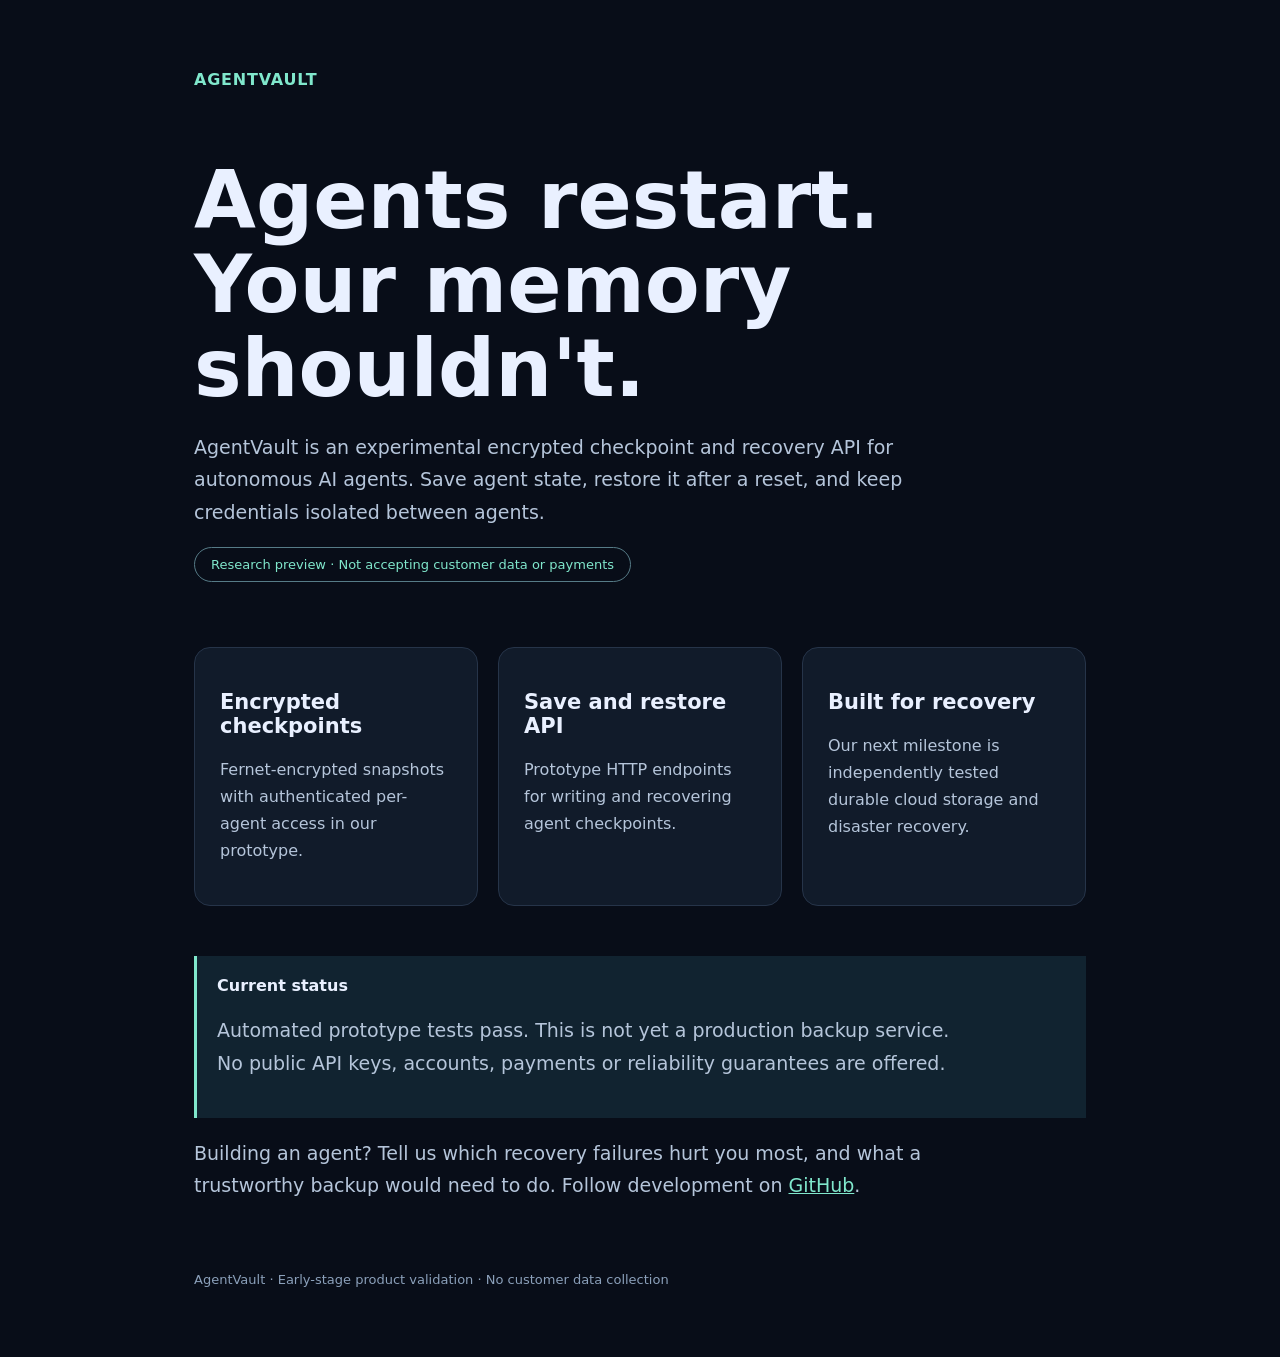
==== agentvault_site/index.html @ f5703652 "Add honest AgentVault prelaunch landing page without payments or customer data" ====
<!doctype html>
<html lang="en"><head><meta charset="utf-8"><meta name="viewport" content="width=device-width, initial-scale=1"><meta name="description" content="AgentVault: encrypted agent checkpoints and recovery. Early access research preview."><title>AgentVault — Encrypted agent checkpoints</title><style>
:root{color-scheme:dark;font-family:Inter,system-ui,-apple-system,sans-serif}*{box-sizing:border-box}body{margin:0;background:#080d18;color:#e9f0ff}main{max-width:940px;margin:auto;padding:70px 24px}header{font-weight:800;letter-spacing:.05em;color:#80e7cc}h1{font-size:clamp(42px,7vw,80px);line-height:1.05;margin:70px 0 20px}p{font-size:19px;line-height:1.7;color:#b5c5da;max-width:740px}.badge{display:inline-block;padding:9px 16px;border:1px solid #567b87;border-radius:30px;color:#80e7cc;font-size:13px}section{margin-top:65px;display:grid;grid-template-columns:repeat(auto-fit,minmax(240px,1fr));gap:20px}article{border:1px solid #263449;background:#111b2a;border-radius:16px;padding:25px}h2{font-size:21px}article p{font-size:16px}a{color:#80e7cc}footer{margin-top:70px;font-size:13px;color:#8ba0ba}.notice{margin-top:50px;padding:20px;border-left:3px solid #80e7cc;background:#112330}
</style></head><body><main><header>AGENTVAULT</header><h1>Agents restart.<br>Your memory shouldn't.</h1><p>AgentVault is an experimental encrypted checkpoint and recovery API for autonomous AI agents. Save agent state, restore it after a reset, and keep credentials isolated between agents.</p><span class="badge">Research preview · Not accepting customer data or payments</span><section><article><h2>Encrypted checkpoints</h2><p>Fernet-encrypted snapshots with authenticated per-agent access in our prototype.</p></article><article><h2>Save and restore API</h2><p>Prototype HTTP endpoints for writing and recovering agent checkpoints.</p></article><article><h2>Built for recovery</h2><p>Our next milestone is independently tested durable cloud storage and disaster recovery.</p></article></section><div class="notice"><strong>Current status</strong><p>Automated prototype tests pass. This is not yet a production backup service. No public API keys, accounts, payments or reliability guarantees are offered.</p></div><p>Building an agent? Tell us which recovery failures hurt you most, and what a trustworthy backup would need to do. Follow development on <a href="https://github.com/omarhouani22-hub/AgentBroker/pull/63" rel="noopener noreferrer">GitHub</a>.</p><footer>AgentVault · Early-stage product validation · No customer data collection</footer></main></body></html>
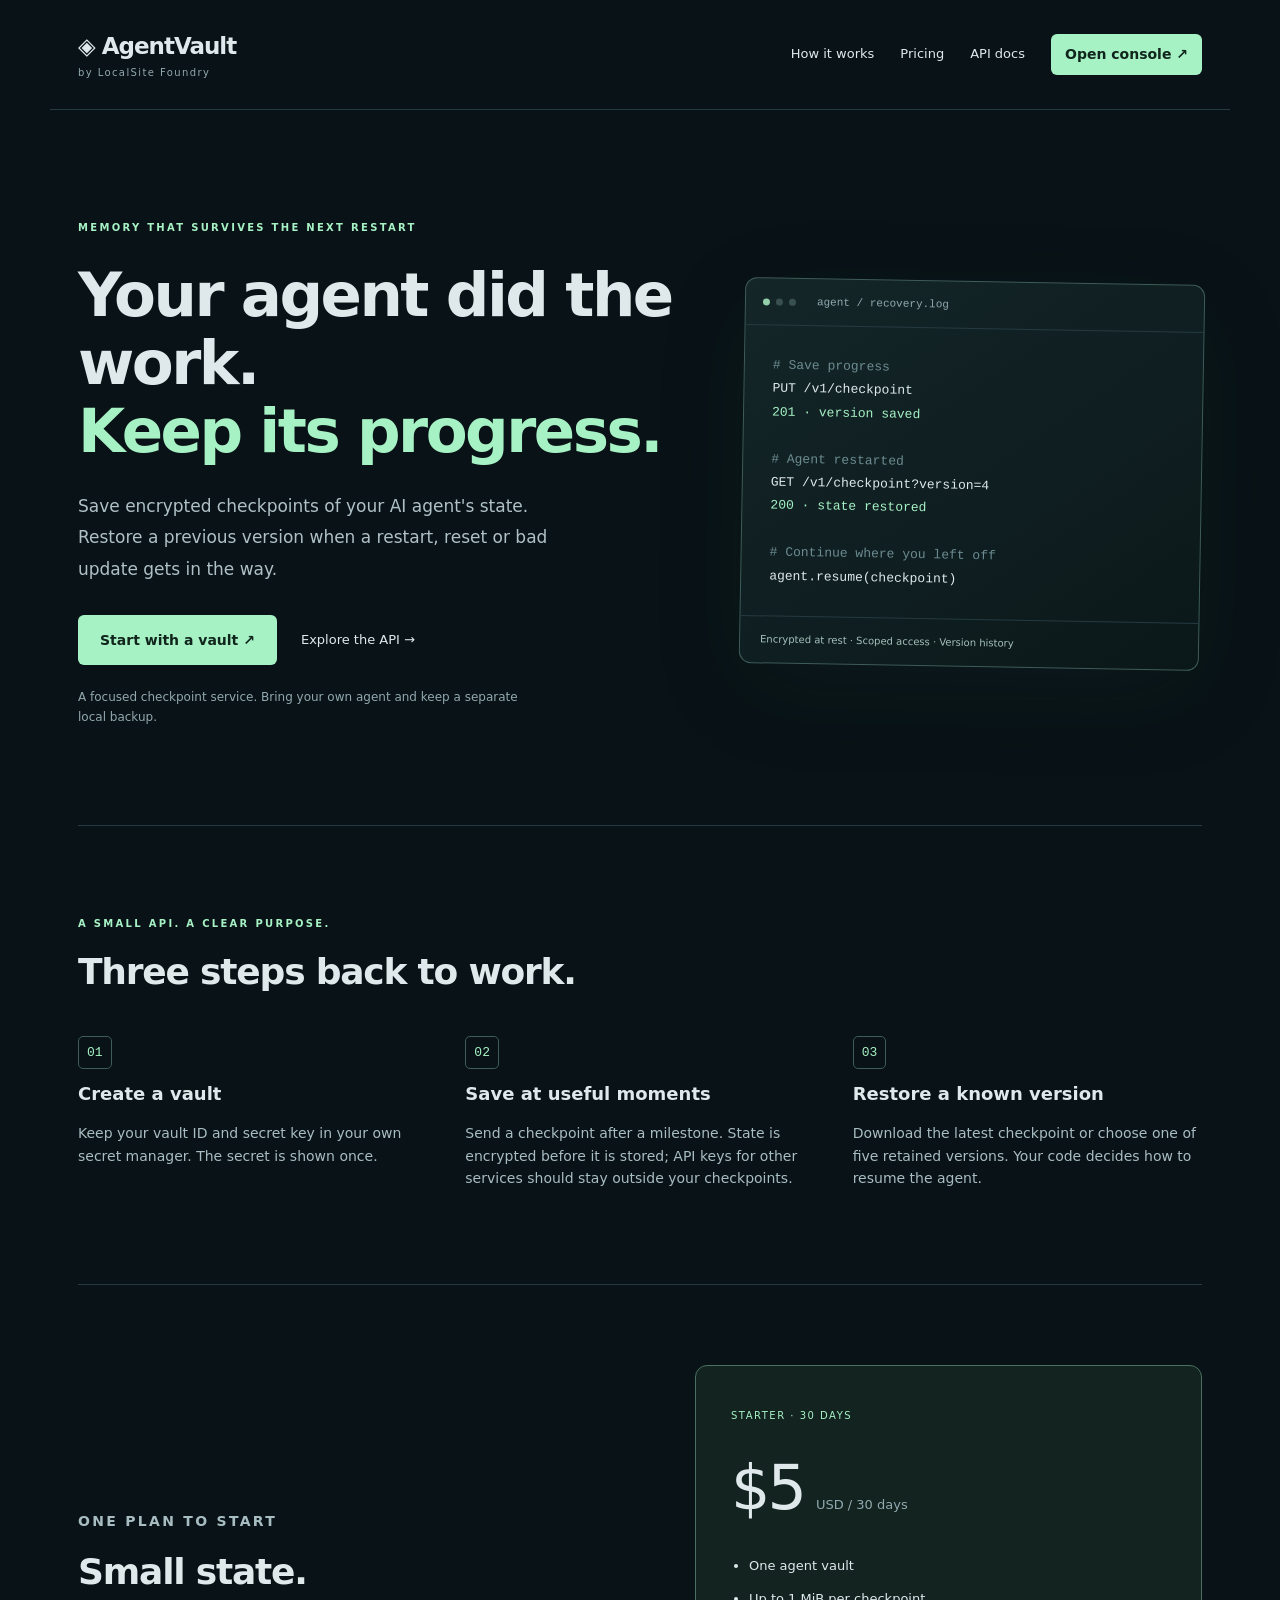
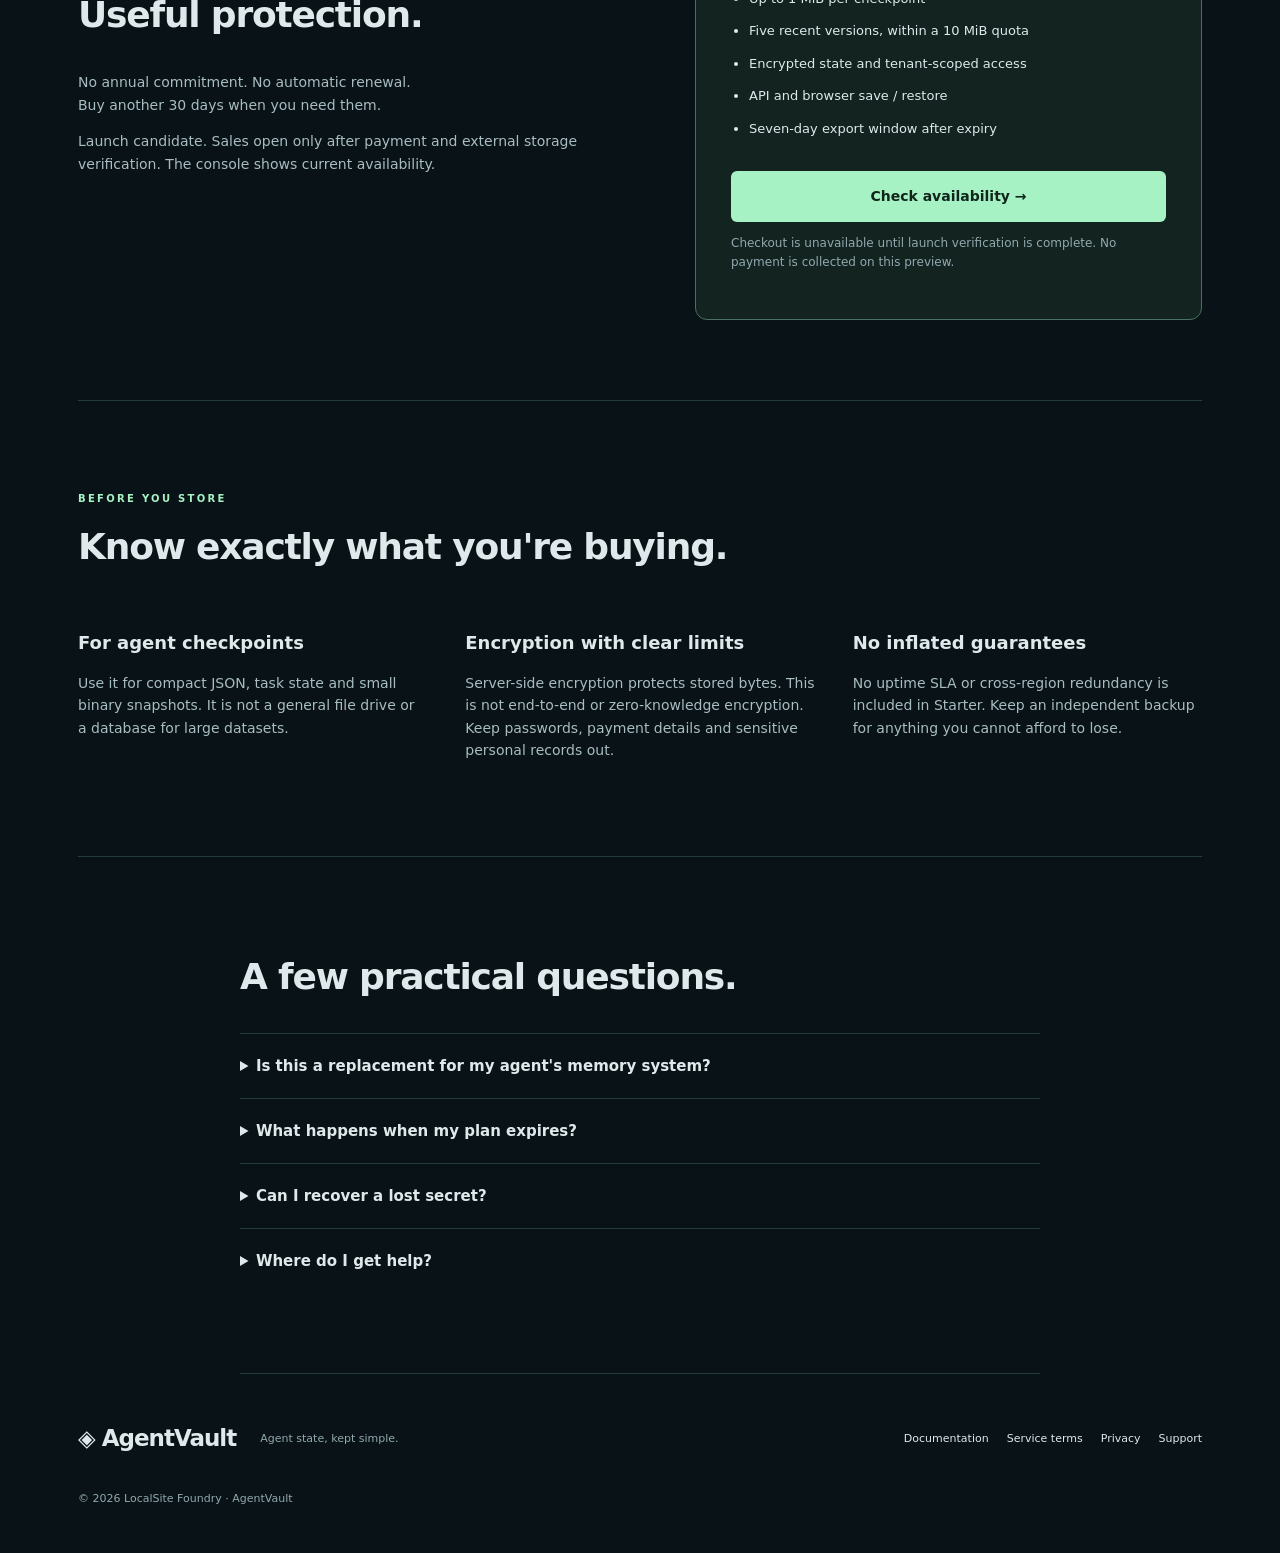
==== commit 2ac23e08: "Build gated AgentVault service, customer console and PayPal provisioning with launch checks" ====
--- a/agentvault_site/index.html
+++ b/agentvault_site/index.html
@@ -1,4 +1,10 @@
-<!doctype html>
-<html lang="en"><head><meta charset="utf-8"><meta name="viewport" content="width=device-width, initial-scale=1"><meta name="description" content="AgentVault: encrypted agent checkpoints and recovery. Early access research preview."><title>AgentVault — Encrypted agent checkpoints</title><style>
-:root{color-scheme:dark;font-family:Inter,system-ui,-apple-system,sans-serif}*{box-sizing:border-box}body{margin:0;background:#080d18;color:#e9f0ff}main{max-width:940px;margin:auto;padding:70px 24px}header{font-weight:800;letter-spacing:.05em;color:#80e7cc}h1{font-size:clamp(42px,7vw,80px);line-height:1.05;margin:70px 0 20px}p{font-size:19px;line-height:1.7;color:#b5c5da;max-width:740px}.badge{display:inline-block;padding:9px 16px;border:1px solid #567b87;border-radius:30px;color:#80e7cc;font-size:13px}section{margin-top:65px;display:grid;grid-template-columns:repeat(auto-fit,minmax(240px,1fr));gap:20px}article{border:1px solid #263449;background:#111b2a;border-radius:16px;padding:25px}h2{font-size:21px}article p{font-size:16px}a{color:#80e7cc}footer{margin-top:70px;font-size:13px;color:#8ba0ba}.notice{margin-top:50px;padding:20px;border-left:3px solid #80e7cc;background:#112330}
-</style></head><body><main><header>AGENTVAULT</header><h1>Agents restart.<br>Your memory shouldn't.</h1><p>AgentVault is an experimental encrypted checkpoint and recovery API for autonomous AI agents. Save agent state, restore it after a reset, and keep credentials isolated between agents.</p><span class="badge">Research preview · Not accepting customer data or payments</span><section><article><h2>Encrypted checkpoints</h2><p>Fernet-encrypted snapshots with authenticated per-agent access in our prototype.</p></article><article><h2>Save and restore API</h2><p>Prototype HTTP endpoints for writing and recovering agent checkpoints.</p></article><article><h2>Built for recovery</h2><p>Our next milestone is independently tested durable cloud storage and disaster recovery.</p></article></section><div class="notice"><strong>Current status</strong><p>Automated prototype tests pass. This is not yet a production backup service. No public API keys, accounts, payments or reliability guarantees are offered.</p></div><p>Building an agent? Tell us which recovery failures hurt you most, and what a trustworthy backup would need to do. Follow development on <a href="https://github.com/omarhouani22-hub/AgentBroker/pull/63" rel="noopener noreferrer">GitHub</a>.</p><footer>AgentVault · Early-stage product validation · No customer data collection</footer></main></body></html>+<!doctype html><html lang="en"><head><meta charset="utf-8"><meta name="viewport" content="width=device-width,initial-scale=1"><title>AgentVault — Keep your agent's progress</title><meta name="description" content="Encrypted checkpoint storage for AI agents. Save state, retain versions and restore after restarts with a simple API."><link rel="stylesheet" href="styles.css"></head><body><header><a class="brand" href="/">◈ AgentVault<span>by LocalSite Foundry</span></a><nav><a href="#how">How it works</a><a href="#pricing">Pricing</a><a href="docs.html">API docs</a><a class="button small" href="console">Open console ↗</a></nav></header><main><section class="hero"><div><p class="eyebrow">MEMORY THAT SURVIVES THE NEXT RESTART</p><h1>Your agent did the work.<br><em>Keep its progress.</em></h1><p class="lead">Save encrypted checkpoints of your AI agent's state. Restore a previous version when a restart, reset or bad update gets in the way.</p><div class="actions"><a class="button" href="console">Start with a vault ↗</a><a href="docs.html">Explore the API →</a></div><p class="muted">A focused checkpoint service. Bring your own agent and keep a separate local backup.</p></div><aside class="terminal"><div class="terminal-top"><i></i><i></i><i></i><span>agent / recovery.log</span></div><pre><span class="dim"># Save progress</span>
+PUT /v1/checkpoint
+<span class="green">201 · version saved</span>
+
+<span class="dim"># Agent restarted</span>
+GET /v1/checkpoint?version=4
+<span class="green">200 · state restored</span>
+
+<span class="dim"># Continue where you left off</span>
+agent.resume(checkpoint)</pre><div class="terminal-foot">Encrypted at rest · Scoped access · Version history</div></aside></section><section id="how"><p class="eyebrow">A SMALL API. A CLEAR PURPOSE.</p><h2>Three steps back to work.</h2><div class="grid"><article><b class="number">01</b><h3>Create a vault</h3><p>Keep your vault ID and secret key in your own secret manager. The secret is shown once.</p></article><article><b class="number">02</b><h3>Save at useful moments</h3><p>Send a checkpoint after a milestone. State is encrypted before it is stored; API keys for other services should stay outside your checkpoints.</p></article><article><b class="number">03</b><h3>Restore a known version</h3><p>Download the latest checkpoint or choose one of five retained versions. Your code decides how to resume the agent.</p></article></div></section><section id="pricing" class="pricing"><div><p class="eyebrow">ONE PLAN TO START</p><h2>Small state.<br>Useful protection.</h2><p>No annual commitment. No automatic renewal.<br>Buy another 30 days when you need them.</p><p class="muted">Launch candidate. Sales open only after payment and external storage verification. The console shows current availability.</p></div><article class="price-card"><span class="pill">STARTER · 30 DAYS</span><p class="price">$5<span>USD / 30 days</span></p><ul><li>One agent vault</li><li>Up to 1 MiB per checkpoint</li><li>Five recent versions, within a 10 MiB quota</li><li>Encrypted state and tenant-scoped access</li><li>API and browser save / restore</li><li>Seven-day export window after expiry</li></ul><a class="button" href="console">Check availability →</a><p class="muted">Checkout is unavailable until launch verification is complete. No payment is collected on this preview.</p></article></section><section><p class="eyebrow">BEFORE YOU STORE</p><h2>Know exactly what you're buying.</h2><div class="grid"><article><h3>For agent checkpoints</h3><p>Use it for compact JSON, task state and small binary snapshots. It is not a general file drive or a database for large datasets.</p></article><article><h3>Encryption with clear limits</h3><p>Server-side encryption protects stored bytes. This is not end-to-end or zero-knowledge encryption. Keep passwords, payment details and sensitive personal records out.</p></article><article><h3>No inflated guarantees</h3><p>No uptime SLA or cross-region redundancy is included in Starter. Keep an independent backup for anything you cannot afford to lose.</p></article></div></section><section class="faq"><h2>A few practical questions.</h2><details><summary>Is this a replacement for my agent's memory system?</summary><p>No. AgentVault stores snapshots your agent supplies. It does not interpret memories, call a model, or automatically rebuild an agent's environment.</p></details><details><summary>What happens when my plan expires?</summary><p>New writes stop. You have seven days to download your data or renew. After that, stored checkpoints may be deleted.</p></details><details><summary>Can I recover a lost secret?</summary><p>The secret cannot be recovered. Store it securely before payment. Contact support with your payment reference if access is lost; do not email checkpoint contents or secrets.</p></details><details><summary>Where do I get help?</summary><p>Email <a href="mailto:localsitefoundry@gmail.com">localsitefoundry@gmail.com</a> with your vault ID and payment reference. Never include your secret key.</p></details></section></main><footer><a class="brand" href="/">◈ AgentVault</a><p>Agent state, kept simple.</p><div><a href="docs.html">Documentation</a><a href="terms.html">Service terms</a><a href="privacy.html">Privacy</a><a href="mailto:localsitefoundry@gmail.com">Support</a></div><small>© 2026 LocalSite Foundry · AgentVault</small></footer></body></html>
--- a/agentvault_site/styles.css
+++ b/agentvault_site/styles.css
@@ -0,0 +1 @@
+:root{font-family:Inter,ui-sans-serif,system-ui,-apple-system,sans-serif;color:#dfe9ec;background:#091216;line-height:1.6;color-scheme:dark;--accent:#a6f2c5;--muted:#91a9af;--border:#253a40}*{box-sizing:border-box}html{scroll-behavior:smooth}body{margin:0}a{color:inherit;text-decoration:none}a:hover{color:var(--accent)}header,main,footer{max-width:1180px;margin:auto}header{display:flex;align-items:center;justify-content:space-between;padding:28px 28px;border-bottom:1px solid var(--border);gap:25px}.brand{font-size:23px;font-weight:750;letter-spacing:-1px}.brand span{display:block;font-size:10px;letter-spacing:1.4px;color:var(--muted);font-weight:500}nav{display:flex;gap:26px;align-items:center;font-size:13px}.button,button{display:inline-block;border:0;border-radius:6px;background:var(--accent);color:#10251b;padding:14px 22px;font:inherit;font-size:14px;font-weight:700;cursor:pointer;text-align:center}.button:hover,button:hover{background:#d2ffe2;color:#10251b}.small{padding:9px 14px}main{padding:0 28px}section{padding:80px 0;border-bottom:1px solid var(--border)}.hero{display:grid;grid-template-columns:1.3fr 1fr;gap:66px;padding:100px 0 86px;align-items:center}.eyebrow{font-size:10px;font-weight:750;letter-spacing:2.3px;color:var(--accent)}h1{font-size:clamp(37px,4.8vw,61px);line-height:1.12;letter-spacing:-2.5px;margin:25px 0}em{font-style:normal;color:var(--accent)}.lead{max-width:520px;font-size:17px;color:#afc1c6;line-height:1.85}.actions{display:flex;align-items:center;gap:24px;margin-top:30px;font-size:13px}.muted{font-size:12px;color:var(--muted)}.hero .muted{margin-top:23px;max-width:440px}.terminal{border:1px solid #3e5d58;border-radius:12px;background:linear-gradient(145deg,#142628,#0b181a);box-shadow:0 25px 90px #1a493c20;transform:rotate(1deg)}.terminal-top{display:flex;align-items:center;gap:6px;border-bottom:1px solid var(--border);padding:17px}.terminal-top i{width:7px;height:7px;border-radius:50%;background:#38514e}.terminal-top i:first-child{background:#92cfaa}.terminal-top span{font:11px ui-monospace,monospace;margin-left:15px;color:var(--muted)}pre{white-space:pre-wrap;overflow-wrap:anywhere;font:13px/1.8 ui-monospace,monospace;margin:0;padding:28px}.dim{color:#6c8c91}.green{color:var(--accent)}.terminal-foot{border-top:1px solid var(--border);padding:15px 20px;font-size:10px;color:#a5c1bc}h2{font-size:36px;line-height:1.2;letter-spacing:-1.2px;font-weight:650;margin:18px 0 35px}h3{font-size:18px;margin:16px 0 9px}.grid{display:grid;grid-template-columns:repeat(3,1fr);gap:38px}.grid p,.pricing>div>p,.faq p{font-size:14px;color:#a8bdc2}.number{font:13px ui-monospace,monospace;color:var(--accent);border:1px solid #3e5d58;padding:8px;border-radius:5px}.grid article{padding-top:10px}.pricing{display:grid;grid-template-columns:1fr 1fr;gap:110px;align-items:center}.price-card{border:1px solid #4a7060;background:#122320;padding:35px;border-radius:12px}.pill{font-size:10px;letter-spacing:1.5px;color:var(--accent)}.price{font-size:62px;letter-spacing:-3px;margin:12px 0}.price span{font-size:13px;letter-spacing:0;color:var(--muted);margin-left:12px}.price-card ul{padding-left:18px;font-size:13px;line-height:2.5;margin-bottom:26px}.price-card .button{width:100%}.faq{max-width:800px;margin:auto}details{border-top:1px solid var(--border);padding:20px 0}summary{cursor:pointer;font-size:15px;font-weight:600}footer{padding:45px 28px;display:flex;gap:24px;align-items:center;flex-wrap:wrap}footer p,footer small{font-size:11px;color:var(--muted)}footer div{display:flex;gap:18px;margin-left:auto;font-size:11px}footer small{width:100%;margin-top:8px}.console{max-width:900px;padding-bottom:60px}.console section{padding:28px 0}.panel{background:#112126;border:1px solid var(--border);padding:25px;border-radius:10px;margin:20px 0}.panel h2{font-size:23px;margin:0 0 20px}.panel label{display:block;font-size:13px;margin:15px 0 6px}.panel input:not([type=checkbox]),.panel textarea{width:100%;padding:11px;background:#091216;border:1px solid #466069;border-radius:5px;color:inherit;font:inherit}.panel input[type=checkbox]{width:auto}.panel button{margin:14px 10px 0 0}.secondary{background:#294048;color:#e1eeee}.notice{padding:15px;border-left:3px solid var(--accent);background:#153029;font-size:13px}.error{border-color:#f5b0a4;background:#36251f}.status{white-space:pre-wrap;overflow-wrap:anywhere;color:var(--accent);font-size:13px}.row{display:flex;gap:15px;flex-wrap:wrap}.row>*{flex:1}button:disabled{opacity:.45;cursor:not-allowed}table{width:100%;border-collapse:collapse;font-size:12px}th,td{text-align:left;padding:10px;border-bottom:1px solid var(--border)}code{font-family:ui-monospace,monospace;color:#bcf3d1}.content{max-width:850px;padding-bottom:70px}.content h1{font-size:40px}.content p,.content li{color:#b2c5c9;font-size:15px}.content pre{background:#122128;border-radius:8px}.content a{text-decoration:underline}[hidden]{display:none!important}@media(max-width:800px){nav a:not(.button){display:none}.hero,.pricing{grid-template-columns:1fr;gap:35px}.hero{padding-top:60px}.grid{grid-template-columns:1fr;gap:15px}section{padding:50px 0}h1{letter-spacing:-1.5px}.terminal{transform:none}.pricing{gap:20px}footer div{margin-left:0}header,main,footer{padding-left:20px;padding-right:20px}.row{display:block}.actions{gap:15px}}@media(prefers-reduced-motion:reduce){html{scroll-behavior:auto}}
